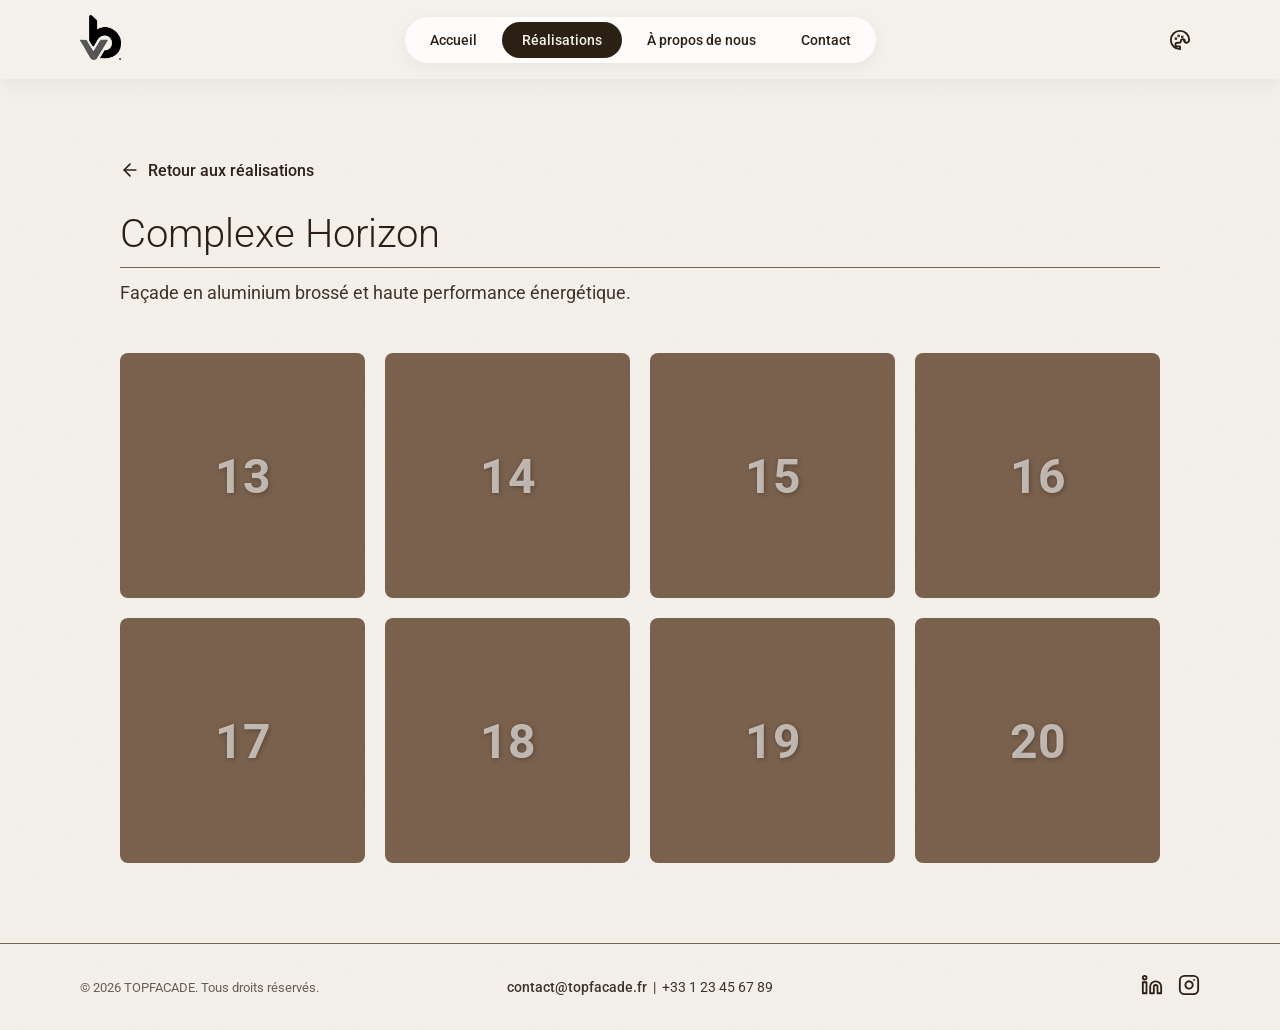
==== complexe-horizon.html @ 0169b885 "Add files via upload" ====
<!DOCTYPE html>
<html lang="fr">
<head>
    <meta charset="UTF-8">
    <meta name="viewport" content="width=device-width, initial-scale=1.0">
    <title>TOPFACADE - Complexe Horizon</title>
    <link rel="icon" type="image/png" href="images/logo.png">
    <link rel="stylesheet" href="style.css">
</head>
<body>

    <header class="navbar scrolled" id="main-navbar" style="background-color: var(--nav-bg-scrolled); box-shadow: 0 5px 20px rgba(0,0,0,0.05);">
        <div class="logo-container"><a href="index.html#accueil" class="logo"><img src="images/logo.png" alt="Logo TOPFACADE" class="logo-img"></a></div>
        <div class="nav-pill-container">
            <nav class="nav-pill">
                <a href="index.html#accueil" class="nav-link">Accueil</a>
                <a href="index.html#realisations" class="active nav-link">Réalisations</a>
                <a href="index.html#a-propos" class="nav-link">À propos de nous</a>
                <a href="index.html#contact" class="nav-link">Contact</a>
            </nav>
        </div>
        <div class="nav-actions">
            <div class="theme-wrapper">
                <button class="icon-action-btn" id="theme-toggle" aria-label="Changer de thème">
                    <svg viewBox="0 0 24 24" fill="none" stroke="currentColor" stroke-width="2" stroke-linecap="round" stroke-linejoin="round">
                        <path d="M12 22a10 10 0 1 1 0-20 10 10 0 0 1 10 10c0 2-2 3-3 3-1 0-2-1-2-2a2 2 0 0 0-4 0c0 1-1 2-2 2H9a2 2 0 0 0-2 2v0a2 2 0 0 0 2 2h3z"></path>
                        <circle cx="7.5" cy="10.5" r=".5" fill="currentColor"></circle>
                        <circle cx="10.5" cy="7.5" r=".5" fill="currentColor"></circle>
                        <circle cx="14.5" cy="8.5" r=".5" fill="currentColor"></circle>
                        <circle cx="16.5" cy="12.5" r=".5" fill="currentColor"></circle>
                    </svg>
                </button>
                <div id="theme-dropdown" class="theme-dropdown">
                    <button onclick="setTheme('light')">Thème Clair</button>
                    <button onclick="setTheme('vintage')">Thème Vintage Green</button>
                    <button onclick="setTheme('sixties')">Thème Rétro 60s</button>
                    <button onclick="setTheme('voltra')">Thème Monochrome</button>
                    <button onclick="setTheme('artdeco')">Thème Art Déco</button>
                        <button onclick="setTheme('coldcream')">Thème Vintage Cold Cream</button>
                        <button onclick="setTheme('modernoffice')">Thème Modern Office</button>
                        <button onclick="setTheme('torres')">Thème Torres Blancas</button>
                </div>
            </div>
            
            <button class="mobile-toggle" id="mobile-toggle" aria-label="Menu">
                <svg viewBox="0 0 24 24" fill="none" stroke="currentColor" stroke-width="2" stroke-linecap="round" stroke-linejoin="round">
                    <line x1="3" y1="12" x2="21" y2="12"></line><line x1="3" y1="6" x2="21" y2="6"></line><line x1="3" y1="18" x2="21" y2="18"></line>
                </svg>
            </button>
        </div>

        <div class="mobile-menu" id="mobile-menu">
            <a href="index.html#accueil" class="nav-link">Accueil</a>
            <a href="index.html#realisations" class="nav-link">Réalisations</a>
            <a href="index.html#a-propos" class="nav-link">À propos de nous</a>
            <a href="index.html#contact" class="nav-link">Contact</a>
        </div>
    </header>

    <main class="page-container reveal" style="padding-top: 160px;">
        <a href="index.html#realisations" style="display: inline-flex; align-items: center; gap: 8px; color: var(--brown-text); text-decoration: none; font-weight: 500; margin-bottom: 30px; transition: opacity 0.3s;" onmouseover="this.style.opacity='0.7'" onmouseout="this.style.opacity='1'">
            <svg width="20" height="20" viewBox="0 0 24 24" fill="none" stroke="currentColor" stroke-width="2" stroke-linecap="round" stroke-linejoin="round"><line x1="19" y1="12" x2="5" y2="12"></line><polyline points="12 19 5 12 12 5"></polyline></svg>
            Retour aux réalisations
        </a>

        <div class="project-header" style="text-align: left;">
            <h1 class="page-title" style="border-bottom: 1px solid var(--brown-light); padding-bottom: 10px; margin-bottom: 15px;">Complexe Horizon</h1>
            <p style="font-size: 1.1rem; opacity: 0.9; margin-bottom: 40px;">Façade en aluminium brossé et haute performance énergétique.</p>
        </div>

        <div class="project-gallery-grid">
            <div class="gallery-item" data-img="13.jpg" data-num="13" onclick="openComplexGallery('13')"></div>
            <div class="gallery-item" data-img="14.jpg" data-num="14" onclick="openComplexGallery('14')"></div>
            <div class="gallery-item" data-img="15.jpg" data-num="15" onclick="openComplexGallery('15')"></div>
            <div class="gallery-item" data-img="16.jpg" data-num="16" onclick="openComplexGallery('16')"></div>
            <div class="gallery-item" data-img="17.jpg" data-num="17" onclick="openComplexGallery('17')"></div>
            <div class="gallery-item" data-img="18.jpg" data-num="18" onclick="openComplexGallery('18')"></div>
            <div class="gallery-item" data-img="19.jpg" data-num="19" onclick="openComplexGallery('19')"></div>
            <div class="gallery-item" data-img="20.jpg" data-num="20" onclick="openComplexGallery('20')"></div>
        </div>
    </main>

    <div id="gallery-modal" class="modal-overlay">
        <div class="modal-content">
            <button class="close-modal" onclick="closeModal('gallery-modal')">&times;</button>
            
            <div class="complex-row">
                <div class="complex-img-wrapper" id="complex-img-1"></div>
                <div class="complex-text">
                    <h3>Vue détaillée</h3>
                    <p>Découvrez les détails de cette réalisation. L'harmonie des matériaux et l'intégration à l'environnement sont au cœur de notre approche architecturale.</p>
                </div>
            </div>
            
            <div class="complex-row reverse">
                <div class="complex-text">
                    <h3>Perspective unique</h3>
                    <p>Un angle différent mettant en lumière les volumes et les choix structurels qui font la singularité de ce projet.</p>
                </div>
                <div class="complex-img-wrapper" id="complex-img-2"></div>
            </div>
            
            <div class="complex-row">
                <div class="complex-img-wrapper" id="complex-img-3"></div>
                <div class="complex-text">
                    <h3>Finitions et détails</h3>
                    <p>L'attention portée aux finitions témoigne de la qualité de l'exécution et de notre engagement pour des constructions durables.</p>
                </div>
            </div>
        </div>
    </div>

    <footer class="site-footer">
        <div class="footer-text">© 2026 TOPFACADE. Tous droits réservés.</div>
        <div class="footer-contact"><a href="mailto:contact@topfacade.fr">contact@topfacade.fr</a> &nbsp;|&nbsp; +33 1 23 45 67 89</div>
        <div class="social-icons">
            <a href="#" class="social-link" aria-label="LinkedIn"><svg viewBox="0 0 24 24" fill="none" stroke="currentColor" stroke-width="2" stroke-linecap="round" stroke-linejoin="round"><path d="M16 8a6 6 0 0 1 6 6v7h-4v-7a2 2 0 0 0-2-2 2 2 0 0 0-2 2v7h-4v-7a6 6 0 0 1 6-6z"></path><rect x="2" y="9" width="4" height="12"></rect><circle cx="4" cy="4" r="2"></circle></svg></a>
            <a href="#" class="social-link" aria-label="Instagram"><svg viewBox="0 0 24 24" fill="none" stroke="currentColor" stroke-width="2" stroke-linecap="round" stroke-linejoin="round"><rect x="2" y="2" width="20" height="20" rx="5" ry="5"></rect><path d="M16 11.37A4 4 0 1 1 12.63 8 4 4 0 0 1 16 11.37z"></path><line x1="17.5" y1="6.5" x2="17.51" y2="6.5"></line></svg></a>
        </div>
    </footer>

    <script>
        const observer = new IntersectionObserver((entries) => { entries.forEach(entry => { if(entry.isIntersecting) { entry.target.classList.add('active'); }}); }, { threshold: 0.1 });
        document.querySelectorAll('.reveal').forEach(el => observer.observe(el));

        const currentTheme = localStorage.getItem('theme') || 'light';
        document.documentElement.setAttribute('data-theme', currentTheme);
        const themeToggleBtn = document.getElementById('theme-toggle');
        const themeDropdown = document.getElementById('theme-dropdown');

        themeToggleBtn.addEventListener('click', (e) => { e.stopPropagation(); themeDropdown.classList.toggle('active'); });
        document.addEventListener('click', (e) => { if (!themeToggleBtn.contains(e.target) && !themeDropdown.contains(e.target)) { themeDropdown.classList.remove('active'); } });

        function setTheme(theme) {
            document.documentElement.setAttribute('data-theme', theme);
            localStorage.setItem('theme', theme);
            themeDropdown.classList.remove('active');
        }

        const mobileToggle = document.getElementById('mobile-toggle');
        const mobileMenu = document.getElementById('mobile-menu');
        mobileToggle.addEventListener('click', () => { mobileMenu.classList.toggle('active'); });

        function closeModal(id) { document.getElementById(id).classList.remove('active'); }
        document.querySelectorAll('.modal-overlay').forEach(modal => { modal.addEventListener('click', (e) => { if(e.target === modal) modal.classList.remove('active'); }); });

        function openComplexGallery(baseNum) {
            const num1 = baseNum;
            const num2 = parseInt(baseNum) + 100;
            const num3 = parseInt(baseNum) + 200;

            function setupImg(id, num) {
                const el = document.getElementById(id);
                el.setAttribute('data-img', num + '.jpg');
                el.setAttribute('data-num', num);
                el.innerHTML = '';
                
                const numDiv = document.createElement('div');
                numDiv.className = 'img-num';
                numDiv.textContent = num;
                el.appendChild(numDiv);

                const img = new Image();
                img.src = num + '.jpg';
                img.onload = () => {
                    el.style.backgroundImage = `url('${img.src}')`;
                    numDiv.style.display = 'none';
                };
                img.onerror = () => {
                    el.style.backgroundImage = 'none';
                    numDiv.style.display = 'block';
                };
            }

            setupImg('complex-img-1', num1);
            setupImg('complex-img-2', num2);
            setupImg('complex-img-3', num3);

            document.getElementById('gallery-modal').classList.add('active');
        }
    </script>

    <!-- Script pour gestion dynamique des images placeholders -->
    <script>
        document.querySelectorAll('[data-img]').forEach(el => {
            const imgSrc = el.getAttribute('data-img');
            const imgNum = el.getAttribute('data-num');
            
            // On s'assure d'avoir la position relative pour centrer le texte
            if(window.getComputedStyle(el).position === 'static') {
                el.style.position = 'relative';
            }
            
            const numDiv = document.createElement('div');
            numDiv.className = 'img-num';
            numDiv.textContent = imgNum;
            el.appendChild(numDiv);

            const img = new Image();
            img.src = imgSrc;
            img.onload = () => {
                el.style.backgroundImage = `url('${img.src}')`;
                numDiv.style.display = 'none'; // Cache le numéro si l'image existe
            };
            img.onerror = () => {
                // L'image n'existe pas, on laisse le fond par défaut et le numéro visible
            };
        });
    </script>
</body>

</html>
---- style.css ----
/* --- Importation de la police Roboto --- */
@import url('https://fonts.googleapis.com/css2?family=Roboto:wght@300;400;500;700&display=swap');

/* --- Défilement fluide pour le format One-Page --- */
html { scroll-behavior: smooth; }

/* --- 1. Thème Clair par défaut --- */
:root {
    --beige-bg: #f4f1ea;
    --brown-text: #2c2015;
    --brown-light: #7a614d;
    --white-transparent: rgba(255, 255, 255, 0.8);
    --card-bg: white;
    --hero-overlay: rgba(255, 255, 255, 0.6);
    --input-border: #7a614d;
    --input-bg: transparent;
    --nav-bg-scrolled: rgba(244, 241, 234, 0.95);
}

/* --- 2. Thème Vintage Green --- */
[data-theme="vintage"] {
    --beige-bg: #F7F8F8; 
    --brown-text: #26311D; 
    --brown-light: #4C7546; 
    --white-transparent: rgba(255, 255, 255, 0.9);
    --card-bg: white;
    --hero-overlay: rgba(38, 49, 29, 0.4); 
    --input-border: #4C7546; 
    --input-bg: rgba(237, 197, 146, 0.15); 
    --nav-bg-scrolled: rgba(247, 248, 248, 0.95);
}

/* --- 3. Thème 60s Rétro --- */
[data-theme="sixties"] {
    --beige-bg: #F2F2F2; 
    --brown-text: #6D848D; 
    --brown-light: #A3A692; 
    --white-transparent: rgba(255, 255, 255, 0.9);
    --card-bg: white;
    --hero-overlay: rgba(109, 132, 141, 0.5); 
    --input-border: #BF8888; 
    --input-bg: rgba(191, 136, 136, 0.05);
    --nav-bg-scrolled: rgba(242, 242, 242, 0.95);
}

/* --- 4. Thème Monochrome (Voltra Font) --- */
[data-theme="voltra"] {
    --beige-bg: #F2F2F2; 
    --brown-text: #0D0D0D; 
    --brown-light: #595959; 
    --white-transparent: rgba(255, 255, 255, 0.9);
    --card-bg: white;
    --hero-overlay: rgba(13, 13, 13, 0.4); 
    --input-border: #8C8C8C; 
    --input-bg: rgba(140, 140, 140, 0.05);
    --nav-bg-scrolled: rgba(242, 242, 242, 0.95);
}

/* --- 5. Thème Art Déco --- */
[data-theme="artdeco"] {
    --beige-bg: #F2ECCE; 
    --brown-text: #31363C; 
    --brown-light: #730A13; 
    --white-transparent: rgba(242, 236, 206, 0.9);
    --card-bg: white;
    --hero-overlay: rgba(49, 54, 60, 0.4); 
    --input-border: #A65A53; 
    --input-bg: rgba(191, 152, 138, 0.15);
    --nav-bg-scrolled: rgba(242, 236, 206, 0.95);
}

/* --- 6. Thème Vintage Cold Cream --- */
[data-theme="coldcream"] {
    --beige-bg: #F2F2EB; 
    --brown-text: #434F73; 
    --brown-light: #D9525E; 
    --white-transparent: rgba(255, 255, 255, 0.9);
    --card-bg: white;
    --hero-overlay: rgba(67, 79, 115, 0.4); 
    --input-border: #D9525E; 
    --input-bg: rgba(186, 197, 217, 0.15);
    --nav-bg-scrolled: rgba(242, 242, 235, 0.95);
}

/* --- 7. Thème Modern Office --- */
[data-theme="modernoffice"] {
    --beige-bg: #011826; 
    --brown-text: #BFCFD9; 
    --brown-light: #236E8C; 
    --white-transparent: rgba(1, 24, 38, 0.8);
    --card-bg: #044159;
    --hero-overlay: rgba(1, 24, 38, 0.6); 
    --input-border: #236E8C; 
    --input-bg: rgba(142, 172, 191, 0.15);
    --nav-bg-scrolled: rgba(1, 24, 38, 0.95);
}

/* --- 8. Thème Torres Blancas --- */
[data-theme="torres"] {
    --beige-bg: #592F25; 
    --brown-text: #F2B138; 
    --brown-light: #BF5D24; 
    --white-transparent: rgba(89, 47, 37, 0.9);
    --card-bg: #8C4126;
    --hero-overlay: rgba(89, 47, 37, 0.6); 
    --input-border: #F28B0C; 
    --input-bg: rgba(242, 177, 56, 0.15);
    --nav-bg-scrolled: rgba(89, 47, 37, 0.95);
}

* { margin: 0; padding: 0; box-sizing: border-box; font-family: 'Roboto', sans-serif; }

/* --- Animation d'entrée --- */
@keyframes fadePageIn { 0% { opacity: 0; } 100% { opacity: 1; } }

body {
    background-color: var(--beige-bg); color: var(--brown-text);
    background-image: url("data:image/svg+xml,%3Csvg width='200' height='200' viewBox='0 0 200 200' xmlns='http://www.w3.org/2000/svg'%3E%3Cfilter id='noise'%3E%3CfeTurbulence type='fractalNoise' baseFrequency='0.8' numOctaves='4' stitchTiles='stitch'/%3E%3C/filter%3E%3Crect width='200' height='200' filter='url(%23noise)' opacity='0.05'/%3E%3C/svg%3E");
    min-height: 100vh; display: flex; flex-direction: column;
    animation: fadePageIn 0.5s ease-out forwards;
    transition: background-color 0.3s ease, color 0.3s ease;
}

/* --- Navigation Globale FIXE --- */
.navbar {
    position: fixed; top: 0; left: 0; width: 100%;
    display: flex; justify-content: space-between; align-items: center; flex-wrap: wrap;
    padding: 30px 80px; z-index: 100; transition: all 0.3s ease;
}
.navbar.scrolled {
    padding: 15px 80px; background-color: var(--nav-bg-scrolled);
    box-shadow: 0 5px 20px rgba(0, 0, 0, 0.1); backdrop-filter: blur(10px);
}

.logo-container { flex: 1; display: flex; justify-content: flex-start; }
.nav-pill-container { flex: 1; display: flex; justify-content: center; }
.nav-actions { flex: 1; display: flex; justify-content: flex-end; align-items: center; gap: 15px; }

/* --- Bouton Menu Mobile (Burger) --- */
.mobile-toggle {
    display: none; background: transparent; border: none; color: var(--brown-text);
    cursor: pointer; transition: transform 0.3s ease; padding: 5px;
}
.mobile-toggle svg { width: 28px; height: 28px; stroke: currentColor; }
.mobile-toggle:hover { transform: scale(1.1); }

/* --- Menu Mobile Dépliant --- */
.mobile-menu {
    width: 100%; max-height: 0; overflow: hidden; opacity: 0;
    transition: max-height 0.4s ease, opacity 0.3s ease, margin-top 0.3s ease;
    display: flex; flex-direction: column; align-items: center; gap: 15px;
}
.mobile-menu.active { max-height: 300px; opacity: 1; margin-top: 20px; }
.mobile-menu a {
    text-decoration: none; color: var(--brown-text); font-size: 16px;
    font-weight: 500; padding: 10px; transition: opacity 0.3s ease;
}

.logo { display: block; text-decoration: none; }
.logo-img { height: 45px; width: auto; transition: transform 0.3s ease; }
.logo:hover .logo-img { transform: scale(1.05); }

.nav-pill {
    background: var(--white-transparent); border-radius: 30px; padding: 5px; display: flex; gap: 5px;
    box-shadow: 0 4px 15px rgba(0, 0, 0, 0.05); transition: background-color 0.3s ease;
}
.nav-pill a {
    text-decoration: none; color: var(--brown-text); padding: 10px 20px; border-radius: 25px;
    font-size: 14px; font-weight: 500; transition: all 0.3s ease; white-space: nowrap;
}
.nav-pill a:hover { background: rgba(0, 0, 0, 0.05); }
.nav-pill a.active { background: var(--brown-text); color: var(--beige-bg); }

/* --- Boutons Design --- */
.icon-action-btn {
    background: transparent; border: none; color: var(--brown-text); width: 40px; height: 40px; display: flex; justify-content: center; align-items: center;
    cursor: pointer; transition: all 0.3s ease; flex-shrink: 0; border-radius: 10px;
}
.icon-action-btn svg { width: 22px; height: 22px; stroke: currentColor; transition: transform 0.3s ease; }
.icon-action-btn:hover svg { transform: scale(1.15); }

/* --- Menu Déroulant (Dropdown) Thème --- */
.theme-wrapper { position: relative; display: flex; align-items: center; justify-content: center; }
.theme-dropdown {
    position: absolute; top: 50px; right: 50%; transform: translateX(50%) translateY(10px);
    background: var(--card-bg); border-radius: 15px; padding: 10px;
    box-shadow: 0 5px 20px rgba(0,0,0,0.15); display: flex; flex-direction: column; gap: 5px;
    opacity: 0; visibility: hidden; transition: all 0.3s ease; z-index: 100; min-width: 170px;
}
.theme-dropdown.active { opacity: 1; visibility: visible; transform: translateX(50%) translateY(0); }
.theme-dropdown button {
    background: transparent; border: none; color: var(--brown-text); padding: 10px;
    text-align: left; border-radius: 8px; cursor: pointer; font-size: 14px; transition: background 0.2s;
}
.theme-dropdown button:hover { background: var(--input-bg); }

/* --- Accueil (Hero Section) --- */
.hero-section {
    position: relative; height: 100vh; min-height: 700px; width: 100%;
    background-size: cover; background-position: center;
    display: flex; flex-direction: column; justify-content: flex-end; padding: 130px 80px 50px 80px;
    overflow: hidden;
}

/* --- Hero Slider --- */
.hero-slider {
    position: absolute; top: 0; left: 0; width: 100%; height: 100%; z-index: 0;
}
.hero-slide {
    position: absolute; top: 0; left: 0; width: 100%; height: 100%;
    background-size: cover; background-position: center;
    opacity: 0; transition: opacity 1s ease-in-out;
    display: block; text-decoration: none;
}
.hero-slide.active { opacity: 1; z-index: 1; }
.hero-slide .img-num {
    /* Cache ou ajuste le numéro pour éviter les chevauchements multiples si besoin */
}

/* Slider Navigation Buttons */
.slider-btn {
    display: flex; /* Visible par défaut sur PC */
    position: absolute; z-index: 10;
    top: 50%; transform: translateY(-50%);
    background: var(--white-transparent); color: var(--brown-text);
    border: none; width: 35px; height: 35px; border-radius: 50%;
    cursor: pointer; justify-content: center; align-items: center;
    transition: all 0.3s ease; box-shadow: 0 4px 15px rgba(0,0,0,0.1);
}
.slider-btn svg { width: 18px; height: 18px; }
.slider-btn:hover { background: var(--brown-text); color: var(--beige-bg); }
.slider-btn.prev { left: 40px; }
.slider-btn.next { right: 40px; }

.hero-section::before {
    content: ''; position: absolute; top: 0; left: 0; right: 0; bottom: 0;
    background: var(--hero-overlay); z-index: 2; transition: background 0.3s ease;
    pointer-events: none;
}
.hero-content {
    position: relative; z-index: 3; display: flex; justify-content: space-between; align-items: flex-end; padding-bottom: 20px;
}
.text-content h1, .text-content p { color: var(--brown-text); transition: color 0.3s ease; }
.text-content h1 { font-size: 3.5rem; font-weight: 500; line-height: 1.1; margin-bottom: 15px; }
.text-content p { font-size: 1rem; margin-bottom: 30px; font-weight: 500; }

.cta-button {
    display: inline-block; border: 1px solid var(--brown-text); color: var(--beige-bg); background: var(--brown-text);
    text-decoration: none; padding: 12px 24px; border-radius: 25px; font-size: 14px; transition: all 0.3s ease; white-space: nowrap;
}
.cta-button:hover { background: transparent; color: var(--brown-text); box-shadow: 0 5px 15px rgba(0,0,0,0.1); }

/* --- Cartes Accueil --- */
.cards-content { display: flex; flex-direction: column; gap: 15px; width: 280px; position: relative; z-index: 50; }
.card {
    background: var(--card-bg); border-radius: 15px; overflow: hidden; position: relative;
    box-shadow: 0 10px 30px rgba(0,0,0,0.1); display: flex; cursor: pointer;
    transition: transform 0.3s ease, box-shadow 0.3s ease, background-color 0.3s ease;
}
.card:hover { transform: translateY(-5px); box-shadow: 0 15px 40px rgba(0,0,0,0.2); }
.large-card {
    height: 160px; background-size: cover; background-position: center;
    display: flex; align-items: flex-end; padding: 20px; flex-direction: column; justify-content: flex-end;
}
.large-card .card-content-overlay { position: relative; z-index: 2; font-weight: bold; color: white; text-shadow: 1px 1px 4px rgba(0,0,0,0.8); }
.small-card { align-items: center; padding: 10px; gap: 15px; color: var(--brown-text); }
.small-card-img {
    width: 60px; height: 60px; border-radius: 8px; flex-shrink: 0;
    background-size: cover; background-position: center;
}
.small-card-info { flex-grow: 1; display: flex; flex-direction: column; }
.small-card-info strong { font-size: 13px; }
.small-card-info span { font-size: 11px; opacity: 0.7; }
.arrow-btn {
    background: var(--brown-text); color: var(--beige-bg); border: none; border-radius: 10px;
    width: 30px; height: 30px; cursor: pointer; flex-shrink: 0; pointer-events: none; transition: all 0.3s ease;
}

/* --- Modales --- */
.modal-overlay {
    position: fixed; top: 0; left: 0; width: 100%; height: 100%;
    background: rgba(0, 0, 0, 0.7); z-index: 1000; display: flex; justify-content: center; align-items: center;
    opacity: 0; pointer-events: none; transition: opacity 0.3s ease; padding: 20px;
}
.modal-overlay.active { opacity: 1; pointer-events: auto; }
.modal-content {
    background: var(--beige-bg); padding: 40px; border-radius: 15px; width: 100%; max-width: 600px;
    position: relative; box-shadow: 0 10px 40px rgba(0,0,0,0.3); transform: translateY(20px); transition: transform 0.3s ease;
}
.modal-overlay.active .modal-content { transform: translateY(0); }
.close-modal {
    position: absolute; top: 15px; right: 20px; background: transparent; border: none;
    font-size: 28px; color: var(--brown-text); cursor: pointer; z-index: 10;
}
.modal-content h2 { margin-bottom: 20px; color: var(--brown-text); font-weight: 400; font-size: 1.5rem; }
#search-input {
    width: 100%; padding: 15px; border: 1px solid var(--input-border); border-radius: 10px; font-size: 16px; background: var(--input-bg); color: var(--brown-text); margin-bottom: 20px; outline: none;
}
#search-input:focus { border-color: var(--brown-text); }
.search-results { list-style: none; max-height: 300px; overflow-y: auto; }
.search-results li a {
    display: block; padding: 15px 10px; color: var(--brown-text); text-decoration: none; border-bottom: 1px solid rgba(0, 0, 0, 0.1); transition: background 0.3s ease;
}
.search-results li a:hover { background: rgba(0, 0, 0, 0.05); }

/* --- Placeholders Images --- */
[data-img] {
    background-color: var(--brown-light);
}
.img-num {
    position: absolute;
    top: 50%;
    left: 50%;
    transform: translate(-50%, -50%);
    font-size: 3rem;
    font-weight: 700;
    color: rgba(255, 255, 255, 0.6);
    z-index: 1;
    pointer-events: none;
    text-shadow: 1px 1px 5px rgba(0,0,0,0.3);
}
.hero-section .img-num {
    font-size: 8rem;
}

/* --- Sections --- */
.page-container { padding: 80px; flex-grow: 1; max-width: 1200px; margin: 0 auto; width: 100%; }
section[id] { scroll-margin-top: 100px; }

.page-title { font-size: 2.5rem; margin-bottom: 40px; font-weight: 300; border-bottom: 1px solid var(--brown-light); padding-bottom: 10px; }

.featured-projects { display: flex; flex-direction: column; gap: 120px; margin-bottom: 80px; }
.featured-project { position: relative; display: flex; align-items: center; }
.featured-project:nth-child(even) { flex-direction: row-reverse; }
.featured-img {
    flex: 0 0 70%; height: 480px; background-color: var(--brown-light); border-radius: 0;
    background-size: cover; background-position: center; box-shadow: 0 10px 30px rgba(0,0,0,0.1);
    display: block; cursor: pointer; transition: transform 0.3s ease, box-shadow 0.3s ease;
    z-index: 1;
}
.featured-img:hover { transform: translateY(-5px); box-shadow: 0 15px 40px rgba(0,0,0,0.2); }
.featured-text { 
    flex: 0 0 45%; background: var(--card-bg); padding: 60px; z-index: 2;
    margin-left: -15%; border: 1px solid rgba(0,0,0,0.05);
    box-shadow: 15px 15px 40px rgba(0,0,0,0.1);
    display: flex; flex-direction: column; gap: 25px;
}
.featured-project:nth-child(even) .featured-text { margin-left: 0; margin-right: -15%; box-shadow: -15px 15px 40px rgba(0,0,0,0.1); }
.featured-text h2 { font-size: 2.2rem; font-weight: 400; color: var(--brown-text); }
.featured-text p { line-height: 1.8; opacity: 0.9; border-bottom: 1px solid rgba(0,0,0,0.1); padding-bottom: 20px; }
.featured-text .cta-button { align-self: flex-start; border-radius: 0; border: 1px solid var(--brown-text); background: transparent; color: var(--brown-text); padding: 15px 30px; }
.featured-text .cta-button:hover { background: var(--brown-text); color: var(--beige-bg); }

.grid-portfolio { display: none; }
.project-card {
    background: var(--card-bg); border-radius: 0; overflow: hidden;
    box-shadow: 0 5px 15px rgba(0,0,0, 0.05); transition: all 0.4s ease; cursor: pointer;
}
.project-card:hover { transform: translateY(-5px); box-shadow: 0 15px 30px rgba(0,0,0, 0.15); }
.project-img-wrapper { width: 100%; height: 200px; overflow: hidden; }
.project-img {
    width: 100%; height: 100%; background-color: var(--brown-light);
    background-size: cover; background-position: center; transition: transform 0.6s ease;
}
.project-card:hover .project-img { transform: scale(1.08); }
.project-info { padding: 20px; }
.project-info h3 { margin-bottom: 5px; font-weight: 500; }
.project-info p { font-size: 0.9rem; opacity: 0.8; }

/* --- About Section --- */
.about-grid { display: flex; flex-direction: column; gap: 60px; max-width: 1000px; margin: 0 auto; }
.about-row { display: flex; align-items: center; gap: 50px; }
.about-row.reverse { flex-direction: row-reverse; }
.about-text { flex: 1; }
.about-text h2 { font-size: 1.8rem; margin-bottom: 15px; font-weight: 500; }
.about-text p { line-height: 1.8; opacity: 0.9; }
.about-image { flex: 0 0 250px; height: 250px; background-color: var(--brown-light); border-radius: 15px; background-size: cover; background-position: center; box-shadow: 0 10px 30px rgba(0,0,0,0.1); width: 100%; position: relative; overflow: hidden; }

/* --- Map --- */
.map-container { margin-top: 80px; max-width: 1000px; margin-left: auto; margin-right: auto; }
.map-wrapper { border-radius: 15px; overflow: hidden; box-shadow: 0 10px 30px rgba(0,0,0,0.1); }

/* --- Page Contact --- */
.contact-form-container { display: flex; justify-content: center; width: 100%; }
.contact-form { display: flex; flex-direction: column; width: 100%; max-width: 600px; gap: 15px; }
.contact-form input, .contact-form textarea {
    padding: 15px; border-radius: 10px; font-size: 15px; border: 1px solid var(--input-border); background: var(--input-bg);
    color: var(--brown-text); font-family: 'Roboto', sans-serif; transition: all 0.3s ease;
}
.contact-form input:focus, .contact-form textarea:focus { outline: none; border-color: var(--brown-text); box-shadow: 0 0 8px rgba(0,0,0, 0.05); }
.contact-form textarea { resize: vertical; min-height: 150px; }
.submit-btn { padding: 15px; background: var(--brown-text); color: var(--beige-bg); border: none; border-radius: 10px; cursor: pointer; font-weight: 500; transition: all 0.3s ease; }
.submit-btn:hover { opacity: 0.8; }

/* --- Animation au Scroll --- */
.reveal { opacity: 0; transition: opacity 0.5s ease-out; }
.reveal.active { opacity: 1; }

/* --- FOOTER --- */
.site-footer {
    display: flex; justify-content: space-between; align-items: center; flex-wrap: wrap; gap: 20px;
    padding: 30px 80px; border-top: 1px solid var(--input-border); margin-top: auto;
}
.footer-text { font-size: 13px; opacity: 0.7; flex: 1; }
.footer-contact { flex: 1; text-align: center; font-size: 14px; opacity: 0.9; }
.footer-contact a { color: var(--brown-text); text-decoration: none; font-weight: 500; transition: opacity 0.3s; }
.footer-contact a:hover { opacity: 0.6; text-decoration: underline; }
.social-icons { flex: 1; display: flex; justify-content: flex-end; gap: 15px; }
.social-link { color: var(--brown-text); transition: transform 0.3s ease, opacity 0.3s ease; }
.social-link:hover { transform: translateY(-3px); opacity: 0.7; }
.social-link svg { width: 22px; height: 22px; stroke: currentColor; }

/* --- Grille Galerie Sous-pages --- */
.project-header { text-align: left; margin-bottom: 50px; }
.project-header p { font-size: 1.1rem; opacity: 0.8; margin-top: 10px; }
.project-gallery-grid { display: grid; grid-template-columns: repeat(auto-fill, minmax(200px, 1fr)); gap: 20px; }
@media screen and (min-width: 1024px) { .project-gallery-grid { grid-template-columns: repeat(4, 1fr); } }
.gallery-item {
    aspect-ratio: 1 / 1; background-color: var(--brown-light); background-size: cover; background-position: center;
    border-radius: 8px; cursor: pointer; transition: transform 0.3s ease, box-shadow 0.3s ease;
}
.gallery-item:hover { transform: scale(1.03); box-shadow: 0 10px 20px rgba(0,0,0,0.15); }

#gallery-modal .modal-content { background: white; padding: 50px; max-width: 1100px; width: 95%; max-height: 90vh; overflow-y: auto; display: block; box-shadow: 0 10px 40px rgba(0,0,0,0.3); }
#gallery-modal .close-modal { color: var(--brown-text); top: 15px; right: 20px; font-size: 35px; z-index: 20; position: sticky; float: right; margin-bottom: -40px; }

.complex-row { display: flex; align-items: center; gap: 50px; margin-bottom: 50px; }
.complex-row:last-child { margin-bottom: 0; }
.complex-row.reverse { flex-direction: row-reverse; }

.complex-img-wrapper { flex: 1.2; height: 400px; background-color: var(--brown-light); border-radius: 10px; position: relative; background-size: cover; background-position: center; overflow: hidden; }
.complex-text { flex: 1; color: var(--brown-text); }
.complex-text h3 { font-size: 1.8rem; margin-bottom: 15px; font-weight: 500; }
.complex-text p { line-height: 1.7; font-size: 1.05rem; opacity: 0.9; }

@media screen and (max-width: 768px) {
    .complex-row, .complex-row.reverse { flex-direction: column; gap: 20px; text-align: center; }
    .complex-img-wrapper { height: 200px; width: 100%; }
}

/* ==========================================================================
   RÈGLES DE RESPONSIVITÉ (AVEC MENU DÉPLIANT)
   ========================================================================== */

@media screen and (max-width: 1200px) {
    .page-container { padding: 60px 40px; }
}

@media screen and (max-width: 1100px) {
    .navbar { padding: 20px 40px; }
    .navbar.scrolled { padding: 15px 40px; }
    .site-footer { padding: 30px 40px; }
    .nav-pill a { padding: 8px 15px; font-size: 13px; }
    .hero-section { padding: 100px 40px 40px 40px; }
    .text-content h1 { font-size: 3rem; }
}

@media screen and (max-width: 900px) {
    /* Le menu horizontal disparaît, le bouton burger apparaît */
    .nav-pill-container { display: none; }
    .mobile-toggle { display: block; }
    
    .logo-container { flex: 1; }
    .nav-actions { flex: 1; justify-content: flex-end; }
    
    .hero-content { flex-direction: column; align-items: center; text-align: center; gap: 50px; padding-bottom: 50px; }
    .cards-content { width: 100%; max-width: 280px; gap: 30px; margin-top: 40px; }
    
    .featured-projects { gap: 60px; }
    .featured-project, .featured-project:nth-child(even) { flex-direction: column; gap: 0; }
    .featured-img { height: 300px; width: 100%; flex: none; }
    .featured-text { 
        width: 90%; margin: -40px auto 0 auto !important; padding: 30px; 
        box-shadow: 0 10px 30px rgba(0,0,0,0.1) !important;
        align-items: center; text-align: center; flex: none;
    }
    .featured-text h2 { font-size: 1.6rem; }
    .featured-text p { font-size: 0.9rem; }
    .featured-text .cta-button { align-self: center !important; }
}

@media screen and (max-width: 600px) {
    .navbar { padding: 15px 20px; }
    .navbar.scrolled { padding: 10px 20px; }
    .site-footer { flex-direction: column; text-align: center; padding: 40px 20px; gap: 25px; }
    .footer-text, .footer-contact, .social-icons { flex: unset; justify-content: center; width: 100%; }
    .page-container { padding: 50px 15px; }
    .logo-img { height: 30px; }
    .icon-action-btn { width: 30px; height: 30px; }
    .icon-action-btn svg { width: 18px; height: 18px; }
    
    .hero-section { min-height: 800px; padding: 130px 15px 30px 15px; justify-content: flex-start; } 
    .hero-content { flex-direction: column; align-items: center; justify-content: space-between; height: 100%; padding-bottom: 0; }
    
    .text-content { text-align: center; margin-top: 30px; }
    .text-content h1 { font-size: 1.6rem; margin-bottom: 20px; line-height: 1.2; }
    .text-content p { font-size: 0.85rem; margin-bottom: 40px; line-height: 1.6; }
    .page-title { font-size: 1.5rem; margin-bottom: 40px; }
    
    .cta-button { padding: 10px 20px; font-size: 12px; }
    
    .cards-content { max-width: 250px; gap: 5px; margin-top: auto; padding-bottom: 20px; }
    .large-card { height: 80px; padding: 10px; border-radius: 10px; }
    .large-card .card-content-overlay { font-size: 11px; }
    .small-card { padding: 8px 12px; border-radius: 10px; justify-content: space-between; }
    .small-card-img { display: none; } /* Enlever l'image à l'intérieur pour gagner de la place */
    .small-card-info strong { font-size: 11px; }
    .small-card-info span { font-size: 9px; }
    .arrow-btn { width: 24px; height: 24px; font-size: 12px; }
    
    .slider-btn { display: none !important; } /* Masqué sur mobile */
    
    .featured-projects { gap: 60px; margin-bottom: 60px; }
    .featured-project { gap: 25px; }
    .featured-img { height: 180px; border-radius: 10px; }
    .featured-text h2 { font-size: 1.3rem; }
    .featured-text p { font-size: 0.85rem; line-height: 1.6; }
    
    .grid-portfolio { gap: 35px; }
    .project-card { border-radius: 10px; }
    .project-img-wrapper { height: 140px; }
    .project-info { padding: 15px; }
    .project-info h3 { font-size: 1rem; margin-bottom: 8px; }
    .project-info p { font-size: 0.8rem; line-height: 1.5; }
    
    .modal-content { padding: 25px; width: 90%; }
    .contact-form input, .contact-form textarea { padding: 12px; font-size: 14px; }
    .submit-btn { padding: 12px; font-size: 13px; }
    
    .about-grid { gap: 40px; }
    .about-row, .about-row.reverse { flex-direction: column; gap: 20px; text-align: center; }
    .about-image { height: 250px; }
    .about-text h2 { font-size: 1.5rem; }
    .about-text p { font-size: 0.9rem; }
    
    /* Ajustement de la grille de réalisations */
    .grid-portfolio { grid-template-columns: 1fr; }
}
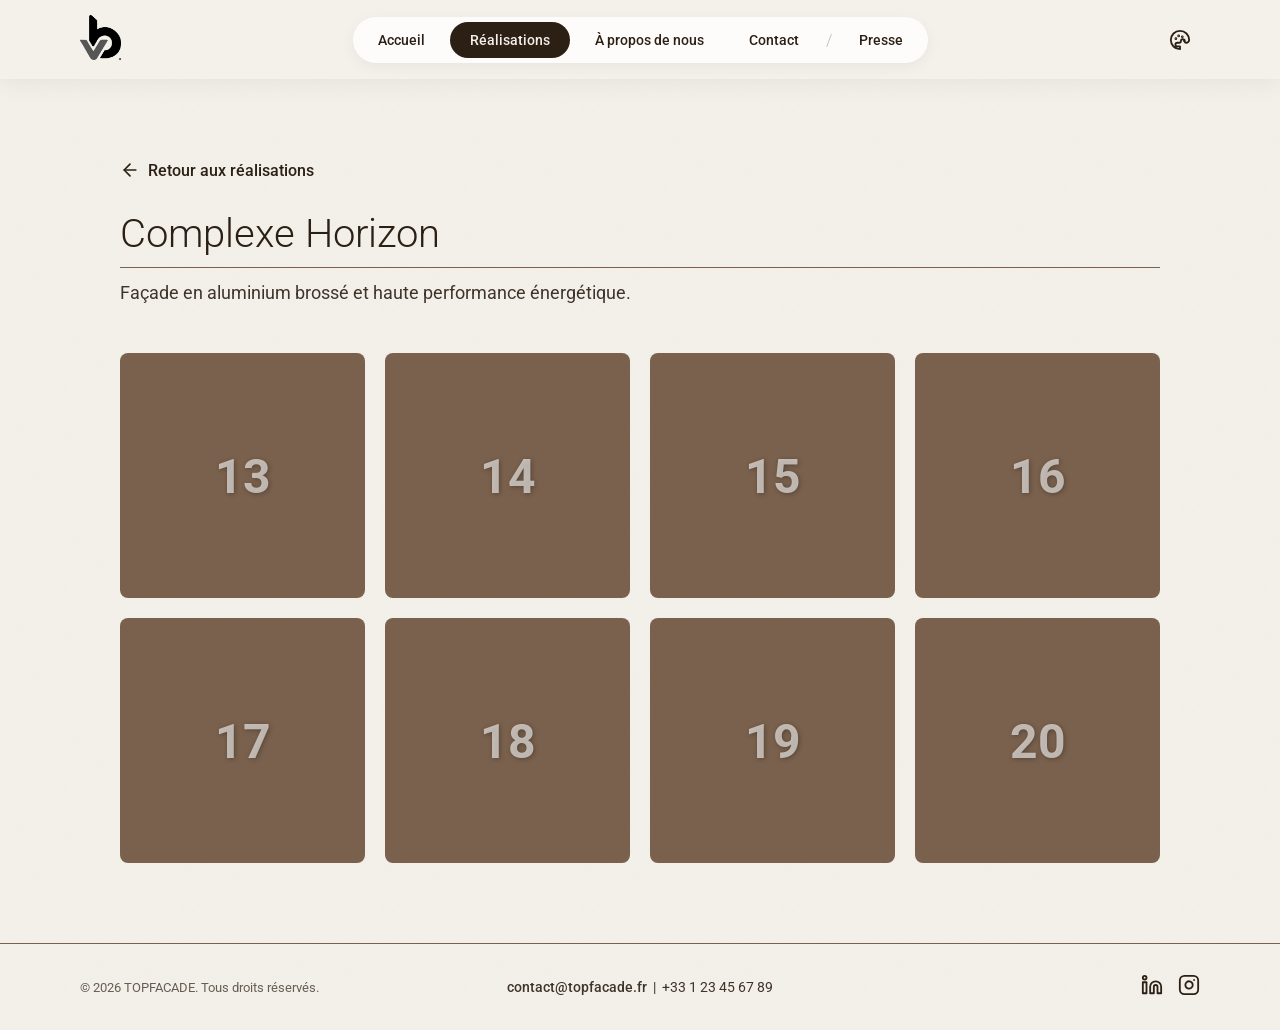
==== commit efc8a76a: "Add files via upload" ====
--- a/complexe-horizon.html
+++ b/complexe-horizon.html
@@ -17,6 +17,8 @@
                 <a href="index.html#realisations" class="active nav-link">Réalisations</a>
                 <a href="index.html#a-propos" class="nav-link">À propos de nous</a>
                 <a href="index.html#contact" class="nav-link">Contact</a>
+                <span class="nav-sep">/</span>
+                <a href="presse.html" class="nav-link">Presse</a>
             </nav>
         </div>
         <div class="nav-actions">
@@ -33,12 +35,8 @@
                 <div id="theme-dropdown" class="theme-dropdown">
                     <button onclick="setTheme('light')">Thème Clair</button>
                     <button onclick="setTheme('vintage')">Thème Vintage Green</button>
-                    <button onclick="setTheme('sixties')">Thème Rétro 60s</button>
-                    <button onclick="setTheme('voltra')">Thème Monochrome</button>
-                    <button onclick="setTheme('artdeco')">Thème Art Déco</button>
-                        <button onclick="setTheme('coldcream')">Thème Vintage Cold Cream</button>
-                        <button onclick="setTheme('modernoffice')">Thème Modern Office</button>
-                        <button onclick="setTheme('torres')">Thème Torres Blancas</button>
+                    <button onclick="setTheme('modernoffice')">Thème Modern Office</button>
+                    <button onclick="setTheme('newspaper')">Thème Journal</button>
                 </div>
             </div>
             
@@ -50,10 +48,12 @@
         </div>
 
         <div class="mobile-menu" id="mobile-menu">
+            <button class="close-menu" id="close-menu">&times;</button>
             <a href="index.html#accueil" class="nav-link">Accueil</a>
             <a href="index.html#realisations" class="nav-link">Réalisations</a>
             <a href="index.html#a-propos" class="nav-link">À propos de nous</a>
             <a href="index.html#contact" class="nav-link">Contact</a>
+            <a href="presse.html" class="nav-link">Presse</a>
         </div>
     </header>
 
@@ -139,7 +139,21 @@
 
         const mobileToggle = document.getElementById('mobile-toggle');
         const mobileMenu = document.getElementById('mobile-menu');
-        mobileToggle.addEventListener('click', () => { mobileMenu.classList.toggle('active'); });
+        const closeMenu = document.getElementById('close-menu');
+        
+        mobileToggle.addEventListener('click', () => {
+            mobileMenu.classList.add('active');
+        });
+
+        closeMenu.addEventListener('click', () => {
+            mobileMenu.classList.remove('active');
+        });
+
+        document.querySelectorAll('.mobile-menu .nav-link').forEach(link => {
+            link.addEventListener('click', () => {
+                mobileMenu.classList.remove('active');
+            });
+        });
 
         function closeModal(id) { document.getElementById(id).classList.remove('active'); }
         document.querySelectorAll('.modal-overlay').forEach(modal => { modal.addEventListener('click', (e) => { if(e.target === modal) modal.classList.remove('active'); }); });
--- a/style.css
+++ b/style.css
@@ -2,7 +2,7 @@
 @import url('https://fonts.googleapis.com/css2?family=Roboto:wght@300;400;500;700&display=swap');
 
 /* --- Défilement fluide pour le format One-Page --- */
-html { scroll-behavior: smooth; }
+html { scroll-behavior: smooth; overflow-x: hidden; }
 
 /* --- 1. Thème Clair par défaut --- */
 :root {
@@ -30,59 +30,7 @@
     --nav-bg-scrolled: rgba(247, 248, 248, 0.95);
 }
 
-/* --- 3. Thème 60s Rétro --- */
-[data-theme="sixties"] {
-    --beige-bg: #F2F2F2; 
-    --brown-text: #6D848D; 
-    --brown-light: #A3A692; 
-    --white-transparent: rgba(255, 255, 255, 0.9);
-    --card-bg: white;
-    --hero-overlay: rgba(109, 132, 141, 0.5); 
-    --input-border: #BF8888; 
-    --input-bg: rgba(191, 136, 136, 0.05);
-    --nav-bg-scrolled: rgba(242, 242, 242, 0.95);
-}
-
-/* --- 4. Thème Monochrome (Voltra Font) --- */
-[data-theme="voltra"] {
-    --beige-bg: #F2F2F2; 
-    --brown-text: #0D0D0D; 
-    --brown-light: #595959; 
-    --white-transparent: rgba(255, 255, 255, 0.9);
-    --card-bg: white;
-    --hero-overlay: rgba(13, 13, 13, 0.4); 
-    --input-border: #8C8C8C; 
-    --input-bg: rgba(140, 140, 140, 0.05);
-    --nav-bg-scrolled: rgba(242, 242, 242, 0.95);
-}
-
-/* --- 5. Thème Art Déco --- */
-[data-theme="artdeco"] {
-    --beige-bg: #F2ECCE; 
-    --brown-text: #31363C; 
-    --brown-light: #730A13; 
-    --white-transparent: rgba(242, 236, 206, 0.9);
-    --card-bg: white;
-    --hero-overlay: rgba(49, 54, 60, 0.4); 
-    --input-border: #A65A53; 
-    --input-bg: rgba(191, 152, 138, 0.15);
-    --nav-bg-scrolled: rgba(242, 236, 206, 0.95);
-}
-
-/* --- 6. Thème Vintage Cold Cream --- */
-[data-theme="coldcream"] {
-    --beige-bg: #F2F2EB; 
-    --brown-text: #434F73; 
-    --brown-light: #D9525E; 
-    --white-transparent: rgba(255, 255, 255, 0.9);
-    --card-bg: white;
-    --hero-overlay: rgba(67, 79, 115, 0.4); 
-    --input-border: #D9525E; 
-    --input-bg: rgba(186, 197, 217, 0.15);
-    --nav-bg-scrolled: rgba(242, 242, 235, 0.95);
-}
-
-/* --- 7. Thème Modern Office --- */
+/* --- 3. Thème Modern Office --- */
 [data-theme="modernoffice"] {
     --beige-bg: #011826; 
     --brown-text: #BFCFD9; 
@@ -95,17 +43,17 @@
     --nav-bg-scrolled: rgba(1, 24, 38, 0.95);
 }
 
-/* --- 8. Thème Torres Blancas --- */
-[data-theme="torres"] {
-    --beige-bg: #592F25; 
-    --brown-text: #F2B138; 
-    --brown-light: #BF5D24; 
-    --white-transparent: rgba(89, 47, 37, 0.9);
-    --card-bg: #8C4126;
-    --hero-overlay: rgba(89, 47, 37, 0.6); 
-    --input-border: #F28B0C; 
-    --input-bg: rgba(242, 177, 56, 0.15);
-    --nav-bg-scrolled: rgba(89, 47, 37, 0.95);
+/* --- 5. Thème Journal --- */
+[data-theme="newspaper"] {
+    --beige-bg: #f9f7f1; 
+    --brown-text: #1a1a1a; 
+    --brown-light: #555555; 
+    --white-transparent: rgba(249, 247, 241, 0.9);
+    --card-bg: #ffffff;
+    --hero-overlay: rgba(0, 0, 0, 0.2); 
+    --input-border: #1a1a1a; 
+    --input-bg: rgba(0, 0, 0, 0.05);
+    --nav-bg-scrolled: rgba(249, 247, 241, 0.95);
 }
 
 * { margin: 0; padding: 0; box-sizing: border-box; font-family: 'Roboto', sans-serif; }
@@ -119,12 +67,14 @@
     min-height: 100vh; display: flex; flex-direction: column;
     animation: fadePageIn 0.5s ease-out forwards;
     transition: background-color 0.3s ease, color 0.3s ease;
+    overflow-x: hidden;
+    max-width: 100vw;
 }
 
 /* --- Navigation Globale FIXE --- */
 .navbar {
     position: fixed; top: 0; left: 0; width: 100%;
-    display: flex; justify-content: space-between; align-items: center; flex-wrap: wrap;
+    display: flex; justify-content: space-between; align-items: center;
     padding: 30px 80px; z-index: 100; transition: all 0.3s ease;
 }
 .navbar.scrolled {
@@ -132,9 +82,9 @@
     box-shadow: 0 5px 20px rgba(0, 0, 0, 0.1); backdrop-filter: blur(10px);
 }
 
-.logo-container { flex: 1; display: flex; justify-content: flex-start; }
+.logo-container { flex: 0 0 auto; }
 .nav-pill-container { flex: 1; display: flex; justify-content: center; }
-.nav-actions { flex: 1; display: flex; justify-content: flex-end; align-items: center; gap: 15px; }
+.nav-actions { flex: 0 0 auto; display: flex; align-items: center; gap: 10px; }
 
 /* --- Bouton Menu Mobile (Burger) --- */
 .mobile-toggle {
@@ -146,14 +96,23 @@
 
 /* --- Menu Mobile Dépliant --- */
 .mobile-menu {
-    width: 100%; max-height: 0; overflow: hidden; opacity: 0;
-    transition: max-height 0.4s ease, opacity 0.3s ease, margin-top 0.3s ease;
-    display: flex; flex-direction: column; align-items: center; gap: 15px;
-}
-.mobile-menu.active { max-height: 300px; opacity: 1; margin-top: 20px; }
-.mobile-menu a {
-    text-decoration: none; color: var(--brown-text); font-size: 16px;
-    font-weight: 500; padding: 10px; transition: opacity 0.3s ease;
+    position: fixed; top: 0; right: 0; width: 80%; height: 100vh;
+    background: var(--beige-bg); z-index: 200;
+    display: flex; flex-direction: column; align-items: center; justify-content: center; gap: 30px;
+    transition: transform 0.5s cubic-bezier(0.77,0.2,0.05,1.0);
+    transform: translateX(100%); /* Utilise transform au lieu de right */
+    box-shadow: -10px 0 30px rgba(0,0,0,0.1);
+    visibility: hidden; /* Cache complètement quand inactif */
+}
+.mobile-menu.active { transform: translateX(0); visibility: visible; }
+.mobile-menu .nav-link {
+    text-decoration: none; color: var(--brown-text); font-size: 1.5rem;
+    font-weight: 500; transition: opacity 0.3s ease;
+}
+.mobile-menu .close-menu {
+    position: absolute; top: 20px; right: 20px;
+    background: transparent; border: none; color: var(--brown-text);
+    font-size: 2.5rem; cursor: pointer;
 }
 
 .logo { display: block; text-decoration: none; }
@@ -163,6 +122,7 @@
 .nav-pill {
     background: var(--white-transparent); border-radius: 30px; padding: 5px; display: flex; gap: 5px;
     box-shadow: 0 4px 15px rgba(0, 0, 0, 0.05); transition: background-color 0.3s ease;
+    align-items: center;
 }
 .nav-pill a {
     text-decoration: none; color: var(--brown-text); padding: 10px 20px; border-radius: 25px;
@@ -170,6 +130,8 @@
 }
 .nav-pill a:hover { background: rgba(0, 0, 0, 0.05); }
 .nav-pill a.active { background: var(--brown-text); color: var(--beige-bg); }
+
+.nav-sep { margin: 0 2px; opacity: 0.3; color: var(--brown-text); font-weight: 300; pointer-events: none; line-height: 1; display: inline-flex; align-items: center; transform: translateY(1px); }
 
 /* --- Boutons Design --- */
 .icon-action-btn {
@@ -182,12 +144,12 @@
 /* --- Menu Déroulant (Dropdown) Thème --- */
 .theme-wrapper { position: relative; display: flex; align-items: center; justify-content: center; }
 .theme-dropdown {
-    position: absolute; top: 50px; right: 50%; transform: translateX(50%) translateY(10px);
+    position: absolute; top: 50px; right: 0;
     background: var(--card-bg); border-radius: 15px; padding: 10px;
     box-shadow: 0 5px 20px rgba(0,0,0,0.15); display: flex; flex-direction: column; gap: 5px;
     opacity: 0; visibility: hidden; transition: all 0.3s ease; z-index: 100; min-width: 170px;
 }
-.theme-dropdown.active { opacity: 1; visibility: visible; transform: translateX(50%) translateY(0); }
+.theme-dropdown.active { opacity: 1; visibility: visible; transform: translateY(0); }
 .theme-dropdown button {
     background: transparent; border: none; color: var(--brown-text); padding: 10px;
     text-align: left; border-radius: 8px; cursor: pointer; font-size: 14px; transition: background 0.2s;
@@ -234,15 +196,23 @@
 
 .hero-section::before {
     content: ''; position: absolute; top: 0; left: 0; right: 0; bottom: 0;
-    background: var(--hero-overlay); z-index: 2; transition: background 0.3s ease;
+    background: transparent; z-index: 2; transition: background 0.3s ease;
     pointer-events: none;
 }
 .hero-content {
     position: relative; z-index: 3; display: flex; justify-content: space-between; align-items: flex-end; padding-bottom: 20px;
 }
-.text-content h1, .text-content p { color: var(--brown-text); transition: color 0.3s ease; }
+.text-content {
+    width: fit-content;
+    max-width: 600px;
+}
+.text-content h1, .text-content p { 
+    color: var(--brown-text); 
+    transition: color 0.3s ease; 
+    text-shadow: 0 2px 10px rgba(0, 0, 0, 0.3);
+}
 .text-content h1 { font-size: 3.5rem; font-weight: 500; line-height: 1.1; margin-bottom: 15px; }
-.text-content p { font-size: 1rem; margin-bottom: 30px; font-weight: 500; }
+.text-content p { font-size: 1.1rem; margin-bottom: 30px; font-weight: 500; line-height: 1.5; }
 
 .cta-button {
     display: inline-block; border: 1px solid var(--brown-text); color: var(--beige-bg); background: var(--brown-text);
@@ -489,32 +459,35 @@
     .icon-action-btn { width: 30px; height: 30px; }
     .icon-action-btn svg { width: 18px; height: 18px; }
     
-    .hero-section { min-height: 800px; padding: 130px 15px 30px 15px; justify-content: flex-start; } 
-    .hero-content { flex-direction: column; align-items: center; justify-content: space-between; height: 100%; padding-bottom: 0; }
-    
-    .text-content { text-align: center; margin-top: 30px; }
-    .text-content h1 { font-size: 1.6rem; margin-bottom: 20px; line-height: 1.2; }
-    .text-content p { font-size: 0.85rem; margin-bottom: 40px; line-height: 1.6; }
-    .page-title { font-size: 1.5rem; margin-bottom: 40px; }
-    
-    .cta-button { padding: 10px 20px; font-size: 12px; }
-    
-    .cards-content { max-width: 250px; gap: 5px; margin-top: auto; padding-bottom: 20px; }
-    .large-card { height: 80px; padding: 10px; border-radius: 10px; }
-    .large-card .card-content-overlay { font-size: 11px; }
-    .small-card { padding: 8px 12px; border-radius: 10px; justify-content: space-between; }
-    .small-card-img { display: none; } /* Enlever l'image à l'intérieur pour gagner de la place */
-    .small-card-info strong { font-size: 11px; }
-    .small-card-info span { font-size: 9px; }
-    .arrow-btn { width: 24px; height: 24px; font-size: 12px; }
+    .hero-section { min-height: 500px; height: 100vh; padding: 100px 15px 30px 15px; justify-content: center; } 
+    .hero-content { flex-direction: column; align-items: center; justify-content: center; height: auto; padding-bottom: 0; gap: 30px; }
+    
+    .text-content { text-align: center; margin-top: 0; }
+    .text-content h1 { font-size: 2.2rem; margin-bottom: 15px; line-height: 1.1; }
+    .text-content p { font-size: 1rem; margin-bottom: 30px; line-height: 1.4; }
+    .page-title { font-size: 1.8rem; margin-bottom: 30px; }
+    
+    .cta-button { padding: 12px 25px; font-size: 14px; }
+    
+    .cards-content { max-width: 300px; gap: 10px; margin-top: 20px; }
+    .large-card { display: none; }
+    .small-card { padding: 10px 15px; border-radius: 12px; }
+    .small-card-info strong { font-size: 12px; }
+    .small-card-info span { font-size: 10px; }
+    .arrow-btn { width: 28px; height: 28px; }
     
     .slider-btn { display: none !important; } /* Masqué sur mobile */
     
     .featured-projects { gap: 60px; margin-bottom: 60px; }
-    .featured-project { gap: 25px; }
-    .featured-img { height: 180px; border-radius: 10px; }
-    .featured-text h2 { font-size: 1.3rem; }
-    .featured-text p { font-size: 0.85rem; line-height: 1.6; }
+    .featured-project { gap: 0; }
+    .featured-img { height: 220px; border-radius: 12px 12px 0 0; }
+    .featured-text { 
+        width: 100%; margin: 0 !important; padding: 25px 20px; 
+        border-radius: 0 0 12px 12px;
+        box-shadow: 0 5px 15px rgba(0,0,0,0.05) !important;
+    }
+    .featured-text h2 { font-size: 1.4rem; margin-bottom: 10px; }
+    .featured-text p { font-size: 0.9rem; line-height: 1.5; padding-bottom: 15px; margin-bottom: 15px; }
     
     .grid-portfolio { gap: 35px; }
     .project-card { border-radius: 10px; }
